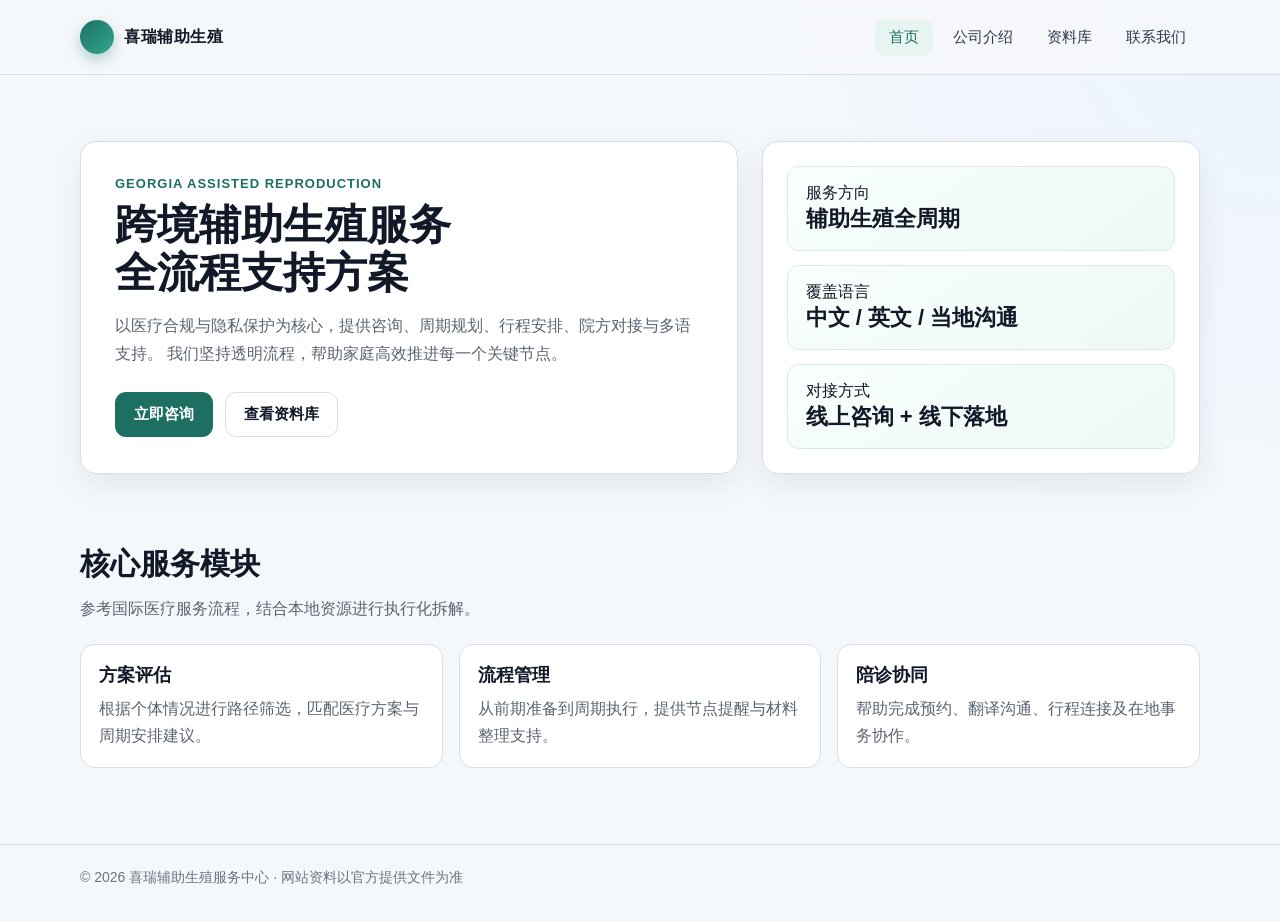
==== index.html @ 0d0cdbbd "feat: launch gljyhxbb site" ====
<!doctype html>
<html lang="zh-CN">
  <head>
    <meta charset="UTF-8" />
    <meta name="viewport" content="width=device-width, initial-scale=1.0" />
    <meta name="description" content="格鲁吉亚喜瑞辅助生殖服务，提供跨境医疗咨询、流程管理与配套资料服务。" />
    <title>喜瑞辅助生殖服务 | 首页</title>
    <link rel="stylesheet" href="assets/css/style.css" />
  </head>
  <body>
    <header class="topbar">
      <div class="wrap topbar-inner">
        <a class="brand" href="index.html"><span class="brand-dot"></span>喜瑞辅助生殖</a>
        <nav class="nav">
          <a class="active" href="index.html">首页</a>
          <a href="about.html">公司介绍</a>
          <a href="resources.html">资料库</a>
          <a href="contact.html">联系我们</a>
        </nav>
      </div>
    </header>

    <main>
      <section class="hero">
        <div class="wrap hero-grid">
          <div class="panel hero-main">
            <div class="eyebrow">GEORGIA ASSISTED REPRODUCTION</div>
            <h1>跨境辅助生殖服务<br />全流程支持方案</h1>
            <p class="lead">
              以医疗合规与隐私保护为核心，提供咨询、周期规划、行程安排、院方对接与多语支持。
              我们坚持透明流程，帮助家庭高效推进每一个关键节点。
            </p>
            <div class="cta-row">
              <a class="btn btn-primary" href="contact.html">立即咨询</a>
              <a class="btn btn-secondary" href="resources.html">查看资料库</a>
            </div>
          </div>
          <div class="panel hero-side">
            <div class="metric">
              <span>服务方向</span>
              <b>辅助生殖全周期</b>
            </div>
            <div class="metric">
              <span>覆盖语言</span>
              <b>中文 / 英文 / 当地沟通</b>
            </div>
            <div class="metric">
              <span>对接方式</span>
              <b>线上咨询 + 线下落地</b>
            </div>
          </div>
        </div>
      </section>

      <section class="section">
        <div class="wrap">
          <h2>核心服务模块</h2>
          <p class="desc">参考国际医疗服务流程，结合本地资源进行执行化拆解。</p>
          <div class="cards">
            <article class="card">
              <h3>方案评估</h3>
              <p>根据个体情况进行路径筛选，匹配医疗方案与周期安排建议。</p>
            </article>
            <article class="card">
              <h3>流程管理</h3>
              <p>从前期准备到周期执行，提供节点提醒与材料整理支持。</p>
            </article>
            <article class="card">
              <h3>陪诊协同</h3>
              <p>帮助完成预约、翻译沟通、行程连接及在地事务协作。</p>
            </article>
          </div>
        </div>
      </section>
    </main>

    <footer>
      <div class="wrap">
        © 2026 喜瑞辅助生殖服务中心 · 网站资料以官方提供文件为准
      </div>
    </footer>
  </body>
</html>
---- assets/css/style.css ----
:root {
  --bg: #f5f8fb;
  --surface: #ffffff;
  --text: #111827;
  --muted: #5b6472;
  --brand: #1d6f62;
  --brand-soft: #e7f4f1;
  --accent: #c59a3d;
  --line: #d7dee8;
  --radius: 16px;
  --shadow: 0 12px 30px rgba(20, 40, 70, 0.08);
}

* {
  box-sizing: border-box;
}

body {
  margin: 0;
  font-family: "Noto Sans SC", "PingFang SC", "Microsoft YaHei", sans-serif;
  color: var(--text);
  background:
    radial-gradient(circle at top right, #edf4ff 0, #f5f8fb 35%),
    var(--bg);
}

a {
  color: inherit;
  text-decoration: none;
}

.wrap {
  width: min(1120px, calc(100% - 32px));
  margin: 0 auto;
}

.topbar {
  position: sticky;
  top: 0;
  z-index: 20;
  backdrop-filter: blur(10px);
  background: rgba(245, 248, 251, 0.88);
  border-bottom: 1px solid rgba(215, 222, 232, 0.9);
}

.topbar-inner {
  height: 74px;
  display: flex;
  align-items: center;
  justify-content: space-between;
}

.brand {
  display: inline-flex;
  align-items: center;
  gap: 10px;
  font-weight: 700;
  letter-spacing: 0.5px;
}

.brand-dot {
  width: 34px;
  height: 34px;
  border-radius: 50%;
  background: linear-gradient(135deg, var(--brand), #34a88f);
  display: inline-block;
  box-shadow: 0 6px 14px rgba(29, 111, 98, 0.3);
}

.nav {
  display: flex;
  gap: 6px;
  flex-wrap: wrap;
}

.nav a {
  padding: 9px 14px;
  border-radius: 10px;
  color: #2f3a4a;
  font-size: 15px;
  transition: 0.2s;
}

.nav a.active,
.nav a:hover {
  background: var(--brand-soft);
  color: var(--brand);
}

.hero {
  padding: 66px 0 48px;
}

.hero-grid {
  display: grid;
  grid-template-columns: 1.2fr 0.8fr;
  gap: 24px;
}

.panel {
  background: var(--surface);
  border: 1px solid var(--line);
  border-radius: var(--radius);
  box-shadow: var(--shadow);
}

.hero-main {
  padding: 34px;
}

.eyebrow {
  font-size: 13px;
  font-weight: 700;
  color: var(--brand);
  letter-spacing: 1px;
}

h1 {
  margin: 10px 0 14px;
  font-size: clamp(28px, 5vw, 42px);
  line-height: 1.15;
}

.lead {
  margin: 0;
  font-size: 16px;
  color: var(--muted);
  line-height: 1.75;
}

.cta-row {
  margin-top: 24px;
  display: flex;
  flex-wrap: wrap;
  gap: 12px;
}

.btn {
  display: inline-flex;
  align-items: center;
  justify-content: center;
  padding: 12px 18px;
  border-radius: 11px;
  border: 1px solid transparent;
  font-weight: 700;
  font-size: 15px;
  transition: 0.2s;
}

.btn-primary {
  background: var(--brand);
  color: #fff;
}

.btn-primary:hover {
  background: #145648;
}

.btn-secondary {
  border-color: var(--line);
  background: #fff;
}

.btn-secondary:hover {
  border-color: var(--brand);
  color: var(--brand);
}

.hero-side {
  padding: 24px;
  display: flex;
  flex-direction: column;
  justify-content: space-between;
  gap: 14px;
}

.metric {
  padding: 16px 18px;
  border-radius: 12px;
  background: linear-gradient(145deg, #f8fffd, #eff8f6);
  border: 1px solid #d9ece7;
}

.metric b {
  display: block;
  font-size: 22px;
}

.section {
  padding: 22px 0 52px;
}

.section h2 {
  margin: 0 0 14px;
  font-size: clamp(22px, 3vw, 30px);
}

.section p.desc {
  margin: 0 0 24px;
  color: var(--muted);
}

.cards {
  display: grid;
  grid-template-columns: repeat(3, minmax(0, 1fr));
  gap: 16px;
}

.card {
  background: var(--surface);
  border: 1px solid var(--line);
  border-radius: 14px;
  padding: 18px;
}

.card h3 {
  margin: 0 0 8px;
  font-size: 18px;
}

.card p {
  margin: 0;
  color: var(--muted);
  line-height: 1.7;
}

.doc-list,
.qr-grid {
  display: grid;
  grid-template-columns: repeat(2, minmax(0, 1fr));
  gap: 18px;
}

.doc-card {
  background: var(--surface);
  border: 1px solid var(--line);
  border-radius: 14px;
  padding: 20px;
}

.doc-card h3 {
  margin: 0 0 10px;
}

.doc-card .meta {
  color: var(--muted);
  margin-bottom: 16px;
}

.qr-card {
  background: var(--surface);
  border: 1px solid var(--line);
  border-radius: 14px;
  padding: 14px;
}

.qr-card img {
  width: 100%;
  border-radius: 10px;
  display: block;
}

.qr-card h3 {
  margin: 10px 2px 4px;
}

.qr-card p {
  margin: 0 2px 2px;
  color: var(--muted);
  font-size: 14px;
}

.contact-panel {
  background: linear-gradient(145deg, #fff, #f8fbff);
  border: 1px solid var(--line);
  border-radius: 16px;
  padding: 18px;
  margin-bottom: 16px;
}

.pdf-box {
  margin-top: 16px;
  border: 1px solid var(--line);
  border-radius: 14px;
  overflow: hidden;
  background: #fff;
}

.pdf-box iframe {
  width: 100%;
  height: 600px;
  border: 0;
}

footer {
  margin-top: 24px;
  padding: 24px 0 34px;
  border-top: 1px solid var(--line);
  color: #6a7380;
  font-size: 14px;
}

.banner {
  margin-top: 18px;
  border-radius: 14px;
  background: linear-gradient(135deg, #0e4f43 0%, #257d6c 70%, #46a88f 100%);
  color: #fff;
  padding: 36px 24px;
}

.banner h1 {
  margin: 0 0 10px;
}

.notice {
  margin-top: 8px;
  font-size: 13px;
  color: var(--muted);
}

@media (max-width: 940px) {
  .hero-grid,
  .cards,
  .doc-list,
  .qr-grid {
    grid-template-columns: 1fr;
  }

  .topbar-inner {
    height: auto;
    padding: 10px 0;
    gap: 10px;
    flex-direction: column;
    align-items: flex-start;
  }

  .nav a {
    padding: 8px 10px;
    font-size: 14px;
  }

  .hero {
    padding-top: 34px;
  }

  .hero-main,
  .hero-side {
    padding: 20px;
  }

  .pdf-box iframe {
    height: 420px;
  }
}
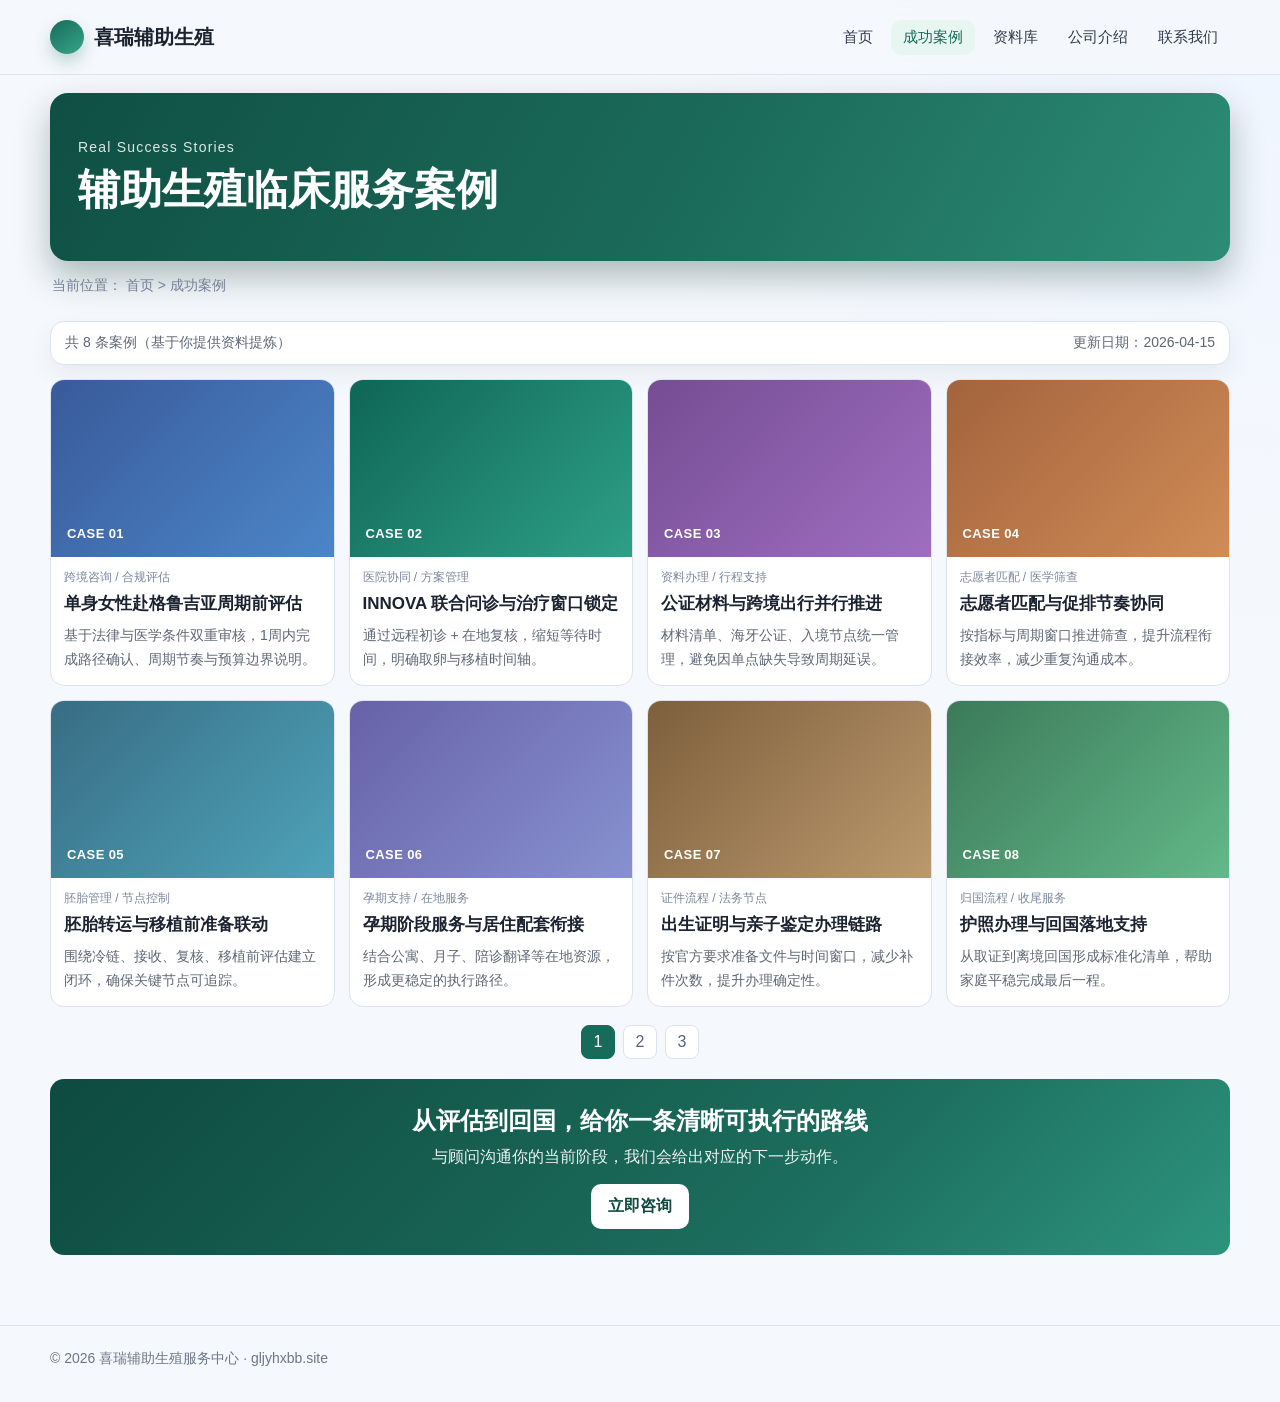
==== commit 9f7a7ab6: "feat: rebuild site in case-page style and remove full-pdf embedding" ====
--- a/index.html
+++ b/index.html
@@ -1,83 +1,10 @@
-<!doctype html>
+﻿<!doctype html>
 <html lang="zh-CN">
   <head>
     <meta charset="UTF-8" />
+    <meta http-equiv="refresh" content="0; url=case.html" />
     <meta name="viewport" content="width=device-width, initial-scale=1.0" />
-    <meta name="description" content="格鲁吉亚喜瑞辅助生殖服务，提供跨境医疗咨询、流程管理与配套资料服务。" />
-    <title>喜瑞辅助生殖服务 | 首页</title>
-    <link rel="stylesheet" href="assets/css/style.css" />
+    <title>喜瑞辅助生殖</title>
   </head>
-  <body>
-    <header class="topbar">
-      <div class="wrap topbar-inner">
-        <a class="brand" href="index.html"><span class="brand-dot"></span>喜瑞辅助生殖</a>
-        <nav class="nav">
-          <a class="active" href="index.html">首页</a>
-          <a href="about.html">公司介绍</a>
-          <a href="resources.html">资料库</a>
-          <a href="contact.html">联系我们</a>
-        </nav>
-      </div>
-    </header>
-
-    <main>
-      <section class="hero">
-        <div class="wrap hero-grid">
-          <div class="panel hero-main">
-            <div class="eyebrow">GEORGIA ASSISTED REPRODUCTION</div>
-            <h1>跨境辅助生殖服务<br />全流程支持方案</h1>
-            <p class="lead">
-              以医疗合规与隐私保护为核心，提供咨询、周期规划、行程安排、院方对接与多语支持。
-              我们坚持透明流程，帮助家庭高效推进每一个关键节点。
-            </p>
-            <div class="cta-row">
-              <a class="btn btn-primary" href="contact.html">立即咨询</a>
-              <a class="btn btn-secondary" href="resources.html">查看资料库</a>
-            </div>
-          </div>
-          <div class="panel hero-side">
-            <div class="metric">
-              <span>服务方向</span>
-              <b>辅助生殖全周期</b>
-            </div>
-            <div class="metric">
-              <span>覆盖语言</span>
-              <b>中文 / 英文 / 当地沟通</b>
-            </div>
-            <div class="metric">
-              <span>对接方式</span>
-              <b>线上咨询 + 线下落地</b>
-            </div>
-          </div>
-        </div>
-      </section>
-
-      <section class="section">
-        <div class="wrap">
-          <h2>核心服务模块</h2>
-          <p class="desc">参考国际医疗服务流程，结合本地资源进行执行化拆解。</p>
-          <div class="cards">
-            <article class="card">
-              <h3>方案评估</h3>
-              <p>根据个体情况进行路径筛选，匹配医疗方案与周期安排建议。</p>
-            </article>
-            <article class="card">
-              <h3>流程管理</h3>
-              <p>从前期准备到周期执行，提供节点提醒与材料整理支持。</p>
-            </article>
-            <article class="card">
-              <h3>陪诊协同</h3>
-              <p>帮助完成预约、翻译沟通、行程连接及在地事务协作。</p>
-            </article>
-          </div>
-        </div>
-      </section>
-    </main>
-
-    <footer>
-      <div class="wrap">
-        © 2026 喜瑞辅助生殖服务中心 · 网站资料以官方提供文件为准
-      </div>
-    </footer>
-  </body>
+  <body></body>
 </html>
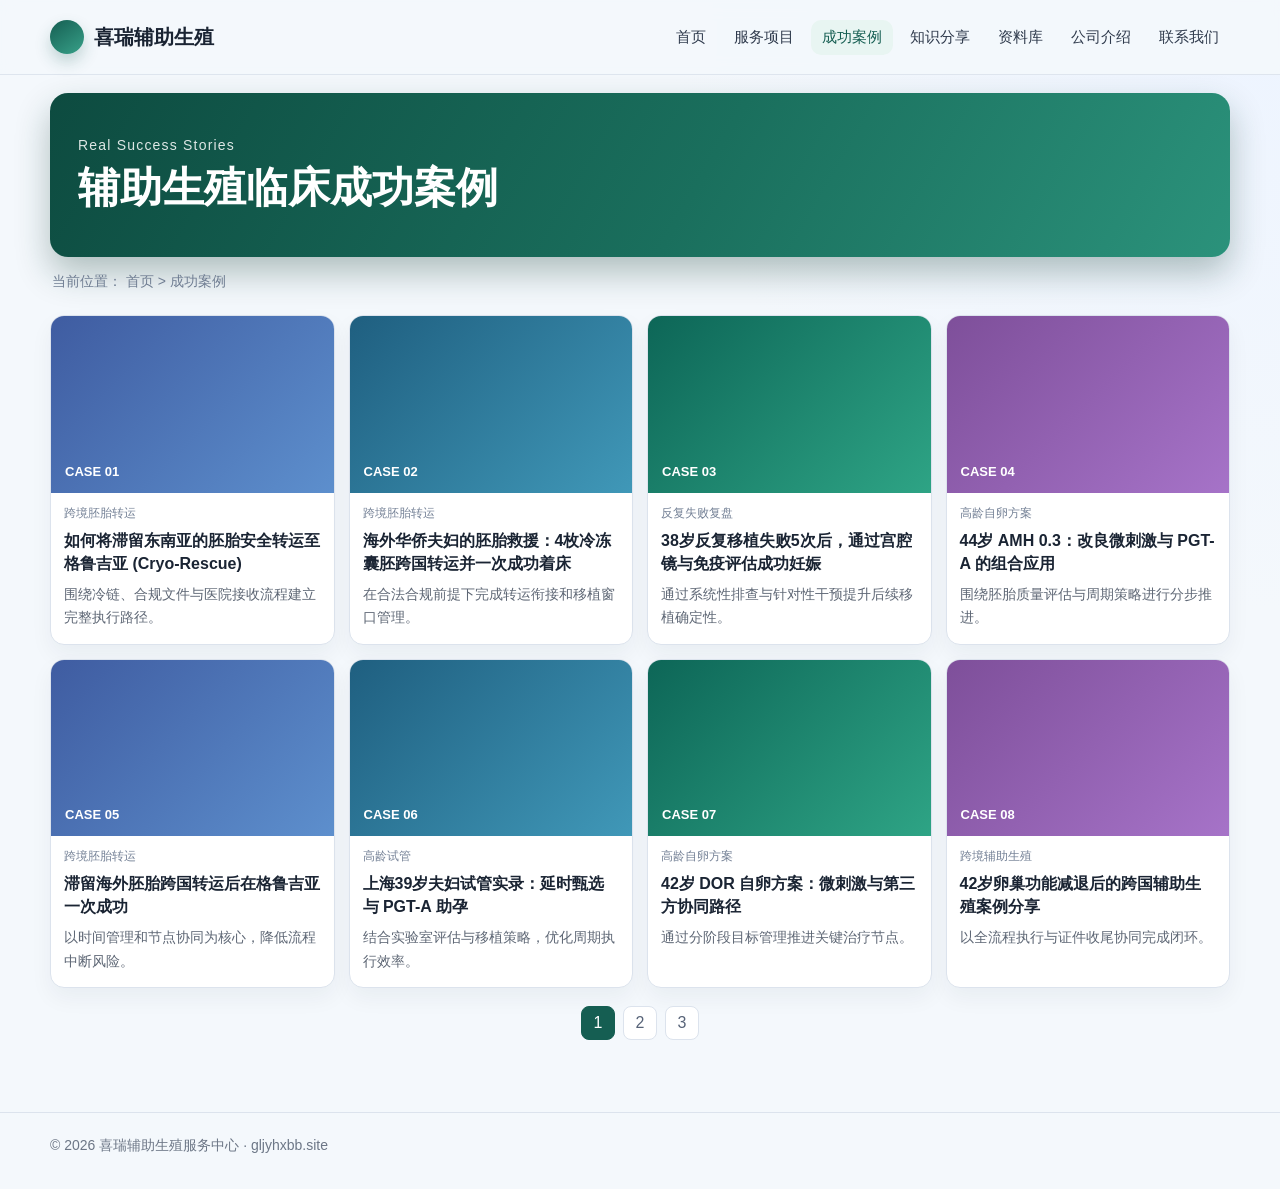
==== commit cba4cd0f: "feat: rebuild full site sections and remove external brand/contact traces" ====
--- a/index.html
+++ b/index.html
@@ -1,4 +1,4 @@
-﻿<!doctype html>
+<!doctype html>
 <html lang="zh-CN">
   <head>
     <meta charset="UTF-8" />
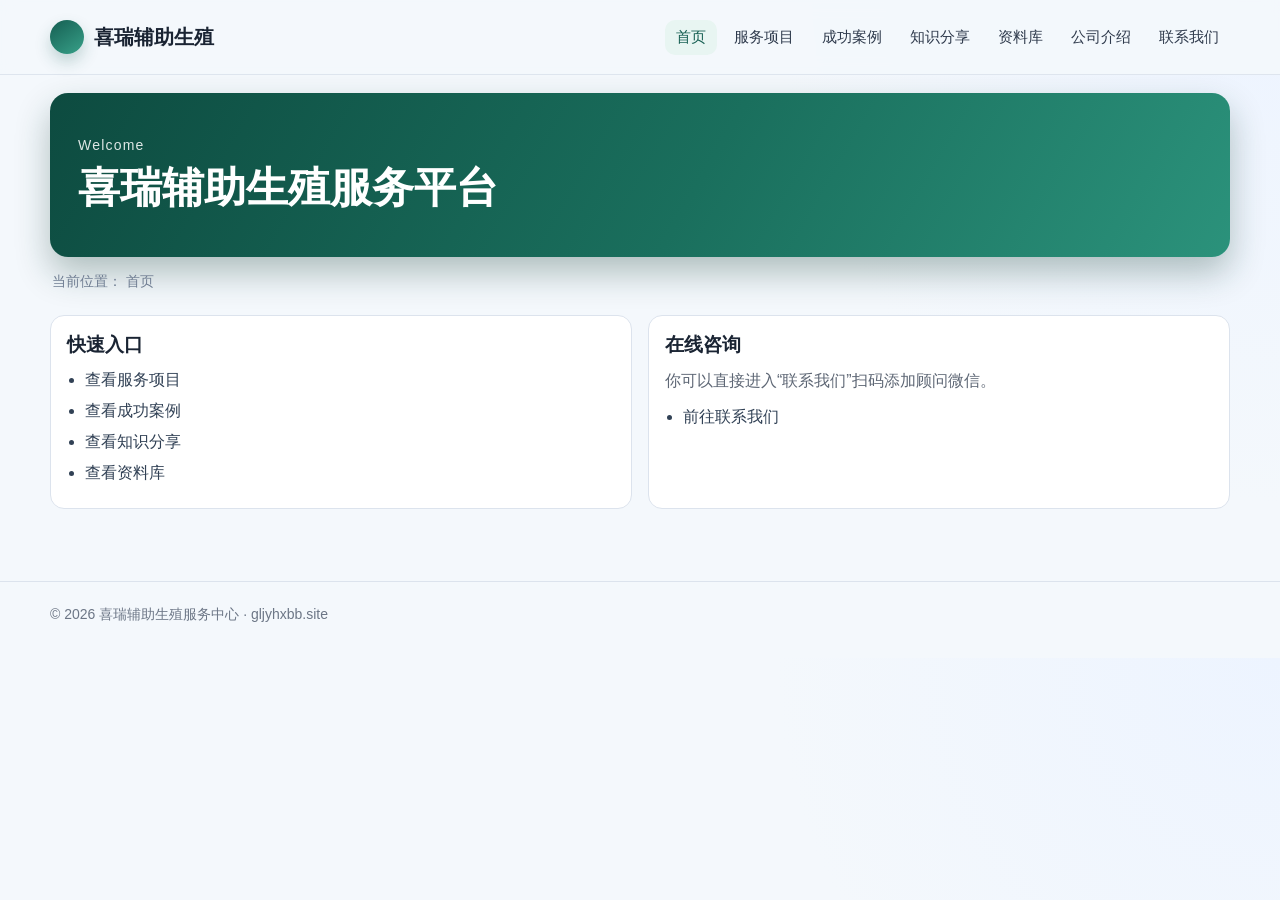
==== commit 9eb27422: "fix: make case cards clickable and replace redirect index with real home page" ====
--- a/index.html
+++ b/index.html
@@ -2,9 +2,60 @@
 <html lang="zh-CN">
   <head>
     <meta charset="UTF-8" />
-    <meta http-equiv="refresh" content="0; url=case.html" />
     <meta name="viewport" content="width=device-width, initial-scale=1.0" />
-    <title>喜瑞辅助生殖</title>
+    <meta name="description" content="喜瑞辅助生殖官方网站首页。" />
+    <title>首页 | 喜瑞辅助生殖</title>
+    <link rel="stylesheet" href="assets/css/style.css" />
   </head>
-  <body></body>
+  <body>
+    <header class="header">
+      <div class="wrap header-inner">
+        <a class="logo" href="index.html"><span class="logo-dot"></span>喜瑞辅助生殖</a>
+        <nav class="nav">
+          <a class="active" href="index.html">首页</a>
+          <a href="project.html">服务项目</a>
+          <a href="case.html">成功案例</a>
+          <a href="knowledge.html">知识分享</a>
+          <a href="resources.html">资料库</a>
+          <a href="about.html">公司介绍</a>
+          <a href="contact.html">联系我们</a>
+        </nav>
+      </div>
+    </header>
+
+    <main class="wrap">
+      <section class="banner">
+        <div class="inner">
+          <div class="en">Welcome</div>
+          <h1>喜瑞辅助生殖服务平台</h1>
+        </div>
+      </section>
+
+      <div class="breadcrumb">当前位置： 首页</div>
+
+      <section class="section grid2">
+        <article class="block">
+          <h3>快速入口</h3>
+          <ul class="list">
+            <li><a href="project.html">查看服务项目</a></li>
+            <li><a href="case.html">查看成功案例</a></li>
+            <li><a href="knowledge.html">查看知识分享</a></li>
+            <li><a href="resources.html">查看资料库</a></li>
+          </ul>
+        </article>
+
+        <article class="block">
+          <h3>在线咨询</h3>
+          <p>你可以直接进入“联系我们”扫码添加顾问微信。</p>
+          <ul class="list">
+            <li><a href="contact.html">前往联系我们</a></li>
+          </ul>
+        </article>
+      </section>
+    </main>
+
+    <footer>
+      <div class="wrap">© 2026 喜瑞辅助生殖服务中心 · gljyhxbb.site</div>
+    </footer>
+  </body>
 </html>
--- a/assets/css/style.css
+++ b/assets/css/style.css
@@ -0,0 +1,62 @@
+
+:root {
+  --brand:#155e52;
+  --brand2:#2a8d76;
+  --text:#1a2433;
+  --muted:#5e6775;
+  --line:#dce3ed;
+  --bg:#f4f8fc;
+  --card:#ffffff;
+}
+*{box-sizing:border-box}
+body{margin:0;font-family:"Noto Sans SC","PingFang SC","Microsoft YaHei",sans-serif;color:var(--text);background:radial-gradient(circle at top right,#edf4ff,#f4f8fc 35%),var(--bg)}
+a{text-decoration:none;color:inherit}
+.wrap{width:min(1180px,calc(100% - 30px));margin:0 auto}
+.header{position:sticky;top:0;z-index:30;background:rgba(244,248,252,.92);backdrop-filter:blur(8px);border-bottom:1px solid rgba(220,227,237,.92)}
+.header-inner{min-height:74px;display:flex;align-items:center;justify-content:space-between;gap:12px}
+.logo{display:inline-flex;align-items:center;gap:10px;font-size:20px;font-weight:800}
+.logo-dot{width:34px;height:34px;border-radius:50%;background:linear-gradient(145deg,var(--brand),#38a189);box-shadow:0 8px 16px rgba(21,94,82,.24)}
+.nav{display:flex;gap:6px;flex-wrap:wrap}
+.nav a{padding:8px 11px;border-radius:10px;font-size:15px;color:#2f3b4d;transition:.2s}
+.nav a.active,.nav a:hover{background:#e8f5f2;color:var(--brand)}
+.banner{margin-top:18px;border-radius:18px;overflow:hidden;background:linear-gradient(120deg,#0d4b40,#1a6f5d 55%,#2b927b);color:#fff;box-shadow:0 16px 34px rgba(15,58,50,.30)}
+.banner .inner{padding:44px 28px}
+.banner .en{font-size:14px;opacity:.86;letter-spacing:1.2px}
+.banner h1{margin:10px 0 0;font-size:clamp(26px,4vw,42px);line-height:1.2}
+.breadcrumb{margin:16px 2px 0;color:#6f7d92;font-size:14px}
+.section{padding:24px 0 48px}
+.grid{display:grid;grid-template-columns:repeat(4,minmax(0,1fr));gap:14px}
+.card{border:1px solid var(--line);background:var(--card);border-radius:14px;overflow:hidden;box-shadow:0 10px 22px rgba(21,39,67,.05)}
+.card:hover{transform:translateY(-2px);box-shadow:0 14px 24px rgba(22,44,79,.11)}
+.thumb{position:relative;aspect-ratio:16/10;overflow:hidden;background:#cfd9e8}
+.thumb img{width:100%;height:100%;object-fit:cover;display:block}
+.thumb span{position:absolute;left:10px;bottom:10px;background:rgba(10,25,45,.65);color:#fff;font-weight:700;font-size:12px;padding:4px 8px;border-radius:999px;letter-spacing:.3px}
+.t1{background:linear-gradient(135deg,#3f5ca1,#5d8fcd)}
+.t2{background:linear-gradient(135deg,#1f5f80,#4098b8)}
+.t3{background:linear-gradient(135deg,#0d6657,#2ea485)}
+.t4{background:linear-gradient(135deg,#7e4f9a,#a673c8)}
+.card .body{padding:12px 13px 14px}
+.meta{color:#748196;font-size:12px;margin-bottom:7px}
+.card h3{margin:0 0 8px;font-size:16px;line-height:1.45}
+.card h3 a{color:inherit}
+.card h3 a:hover{color:var(--brand)}
+.card p{margin:0;color:var(--muted);font-size:14px;line-height:1.65}
+.pager{margin-top:18px;display:flex;justify-content:center;gap:8px}
+.pager span{min-width:34px;height:34px;border:1px solid var(--line);border-radius:8px;display:inline-flex;align-items:center;justify-content:center;background:#fff;color:#576378}
+.pager span.active{background:var(--brand);color:#fff;border-color:var(--brand)}
+.grid2{display:grid;grid-template-columns:repeat(2,minmax(0,1fr));gap:16px}
+.block{border:1px solid var(--line);border-radius:14px;background:#fff;padding:16px}
+.block h3{margin:0 0 9px;font-size:19px}
+.block p{margin:0;color:var(--muted);line-height:1.7}
+.list{margin:10px 0 0;padding-left:18px;color:#314155}
+.list li{margin:6px 0;line-height:1.55}
+.qr-list{display:grid;grid-template-columns:repeat(2,minmax(0,1fr));gap:16px}
+.qr{border:1px solid var(--line);border-radius:14px;background:#fff;padding:14px}
+.qr img{width:100%;border-radius:10px;display:block}
+.qr h3{margin:10px 2px 5px}
+.qr p{margin:0 2px 2px;color:var(--muted);font-size:14px}
+.tag{display:inline-block;padding:4px 10px;border-radius:999px;background:#eef5ff;border:1px solid #dce8ff;color:#2e4d7a;font-size:12px;margin-bottom:8px}
+.notice{margin-top:14px;padding:12px 14px;border:1px dashed #c8d7ea;border-radius:10px;color:#546279;background:#f9fcff;font-size:14px}
+footer{margin-top:24px;border-top:1px solid var(--line);padding:24px 0 34px;color:#6c7686;font-size:14px}
+@media (max-width:1100px){.grid{grid-template-columns:repeat(3,minmax(0,1fr))}}
+@media (max-width:860px){.header-inner{padding:10px 0;min-height:auto;flex-direction:column;align-items:flex-start}.grid,.grid2,.qr-list{grid-template-columns:1fr}.banner .inner{padding:30px 18px}}
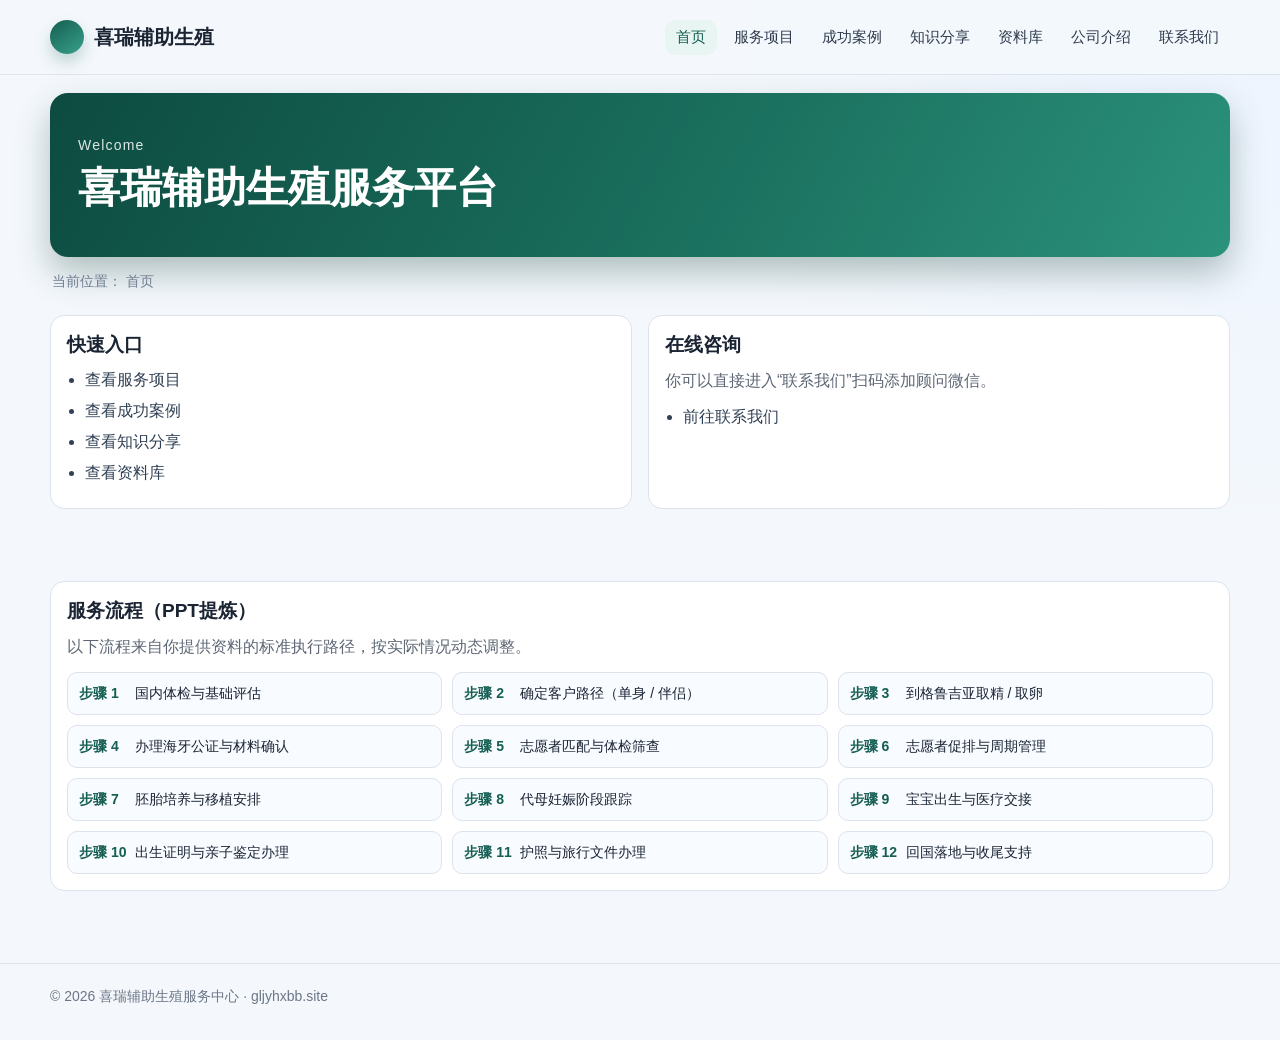
==== commit af46f5b5: "feat: add ppt service flow to home and rewrite about page with ppt content" ====
--- a/index.html
+++ b/index.html
@@ -52,6 +52,27 @@
           </ul>
         </article>
       </section>
+
+      <section class="section">
+        <article class="block">
+          <h3>服务流程（PPT提炼）</h3>
+          <p>以下流程来自你提供资料的标准执行路径，按实际情况动态调整。</p>
+          <div class="flow">
+            <div class="step"><b>步骤 1</b>国内体检与基础评估</div>
+            <div class="step"><b>步骤 2</b>确定客户路径（单身 / 伴侣）</div>
+            <div class="step"><b>步骤 3</b>到格鲁吉亚取精 / 取卵</div>
+            <div class="step"><b>步骤 4</b>办理海牙公证与材料确认</div>
+            <div class="step"><b>步骤 5</b>志愿者匹配与体检筛查</div>
+            <div class="step"><b>步骤 6</b>志愿者促排与周期管理</div>
+            <div class="step"><b>步骤 7</b>胚胎培养与移植安排</div>
+            <div class="step"><b>步骤 8</b>代母妊娠阶段跟踪</div>
+            <div class="step"><b>步骤 9</b>宝宝出生与医疗交接</div>
+            <div class="step"><b>步骤 10</b>出生证明与亲子鉴定办理</div>
+            <div class="step"><b>步骤 11</b>护照与旅行文件办理</div>
+            <div class="step"><b>步骤 12</b>回国落地与收尾支持</div>
+          </div>
+        </article>
+      </section>
     </main>
 
     <footer>
--- a/assets/css/style.css
+++ b/assets/css/style.css
@@ -50,6 +50,9 @@
 .block p{margin:0;color:var(--muted);line-height:1.7}
 .list{margin:10px 0 0;padding-left:18px;color:#314155}
 .list li{margin:6px 0;line-height:1.55}
+.flow{display:grid;grid-template-columns:repeat(3,minmax(0,1fr));gap:10px;margin-top:12px}
+.flow .step{border:1px solid var(--line);border-radius:10px;padding:10px 11px;background:#f8fbff;font-size:14px;line-height:1.5}
+.flow .step b{display:inline-block;min-width:56px;color:var(--brand)}
 .qr-list{display:grid;grid-template-columns:repeat(2,minmax(0,1fr));gap:16px}
 .qr{border:1px solid var(--line);border-radius:14px;background:#fff;padding:14px}
 .qr img{width:100%;border-radius:10px;display:block}
@@ -59,4 +62,4 @@
 .notice{margin-top:14px;padding:12px 14px;border:1px dashed #c8d7ea;border-radius:10px;color:#546279;background:#f9fcff;font-size:14px}
 footer{margin-top:24px;border-top:1px solid var(--line);padding:24px 0 34px;color:#6c7686;font-size:14px}
 @media (max-width:1100px){.grid{grid-template-columns:repeat(3,minmax(0,1fr))}}
-@media (max-width:860px){.header-inner{padding:10px 0;min-height:auto;flex-direction:column;align-items:flex-start}.grid,.grid2,.qr-list{grid-template-columns:1fr}.banner .inner{padding:30px 18px}}
+@media (max-width:860px){.header-inner{padding:10px 0;min-height:auto;flex-direction:column;align-items:flex-start}.grid,.grid2,.qr-list,.flow{grid-template-columns:1fr}.banner .inner{padding:30px 18px}}
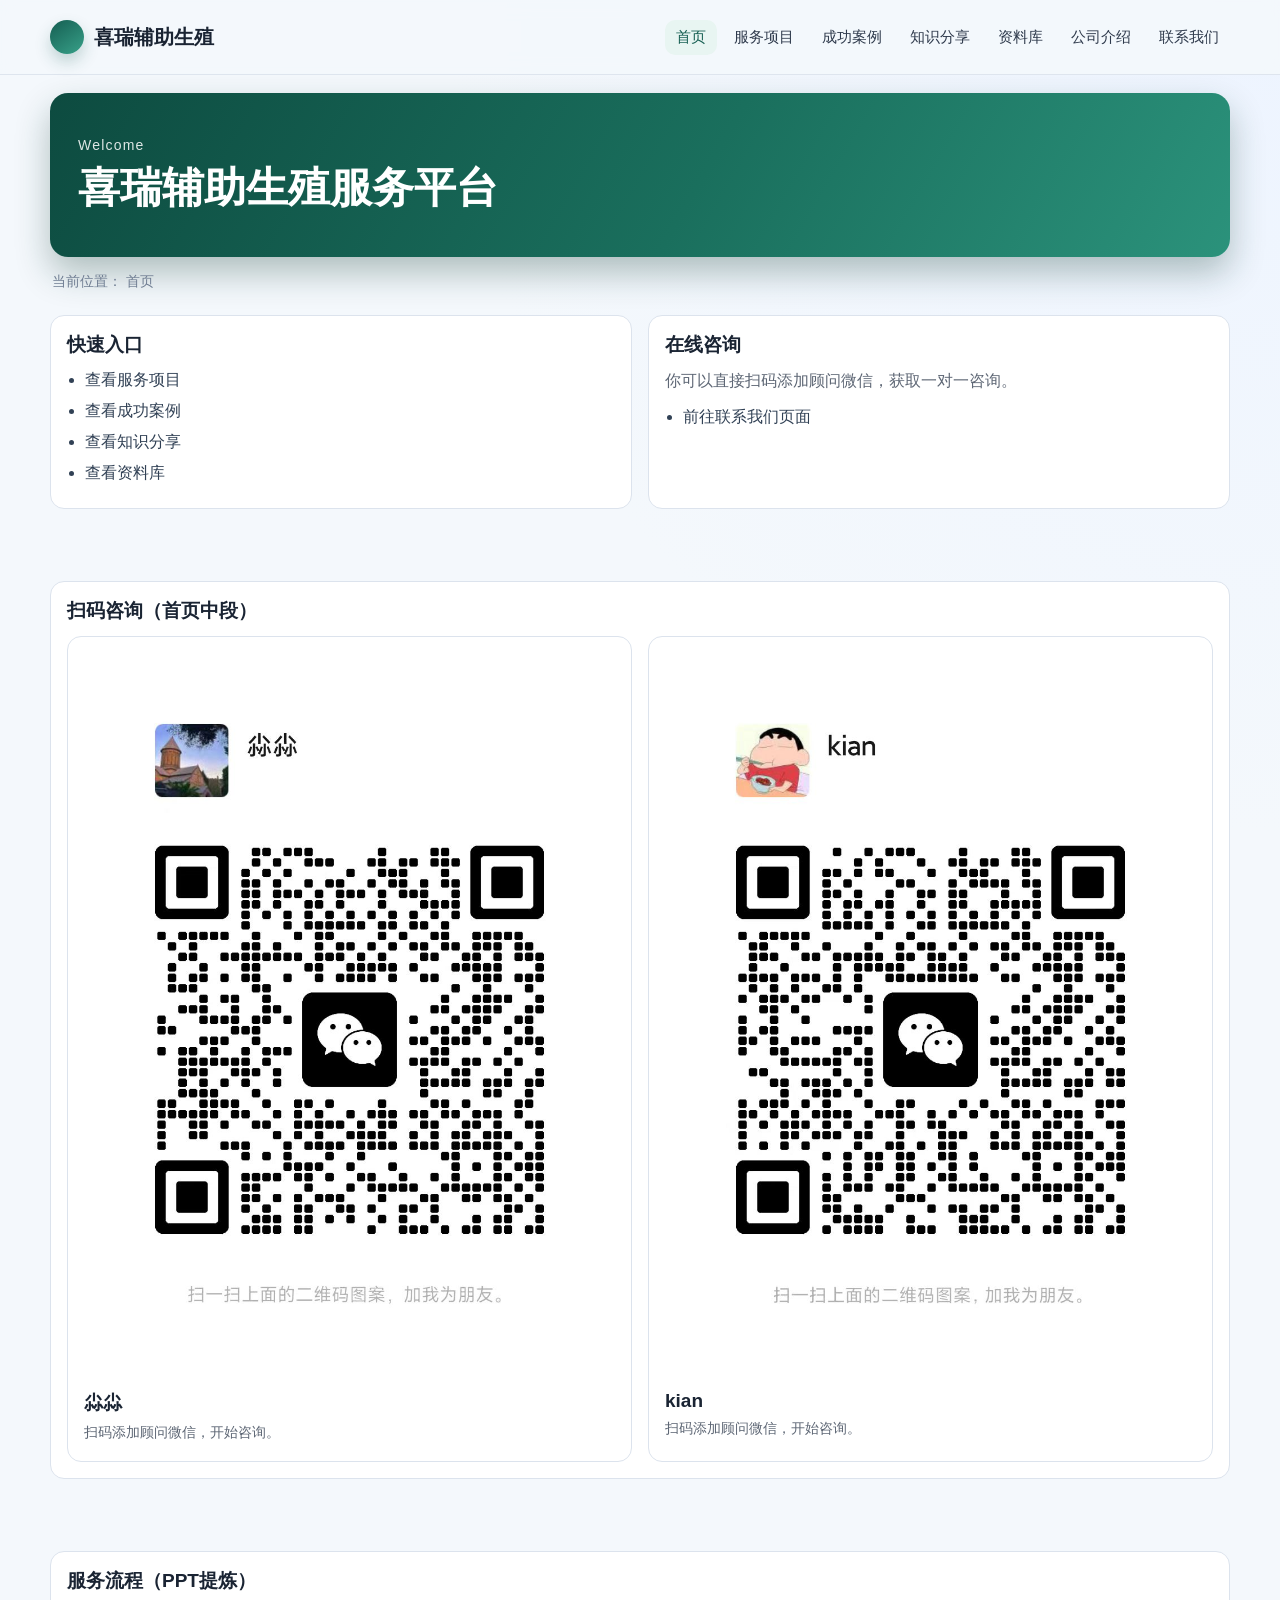
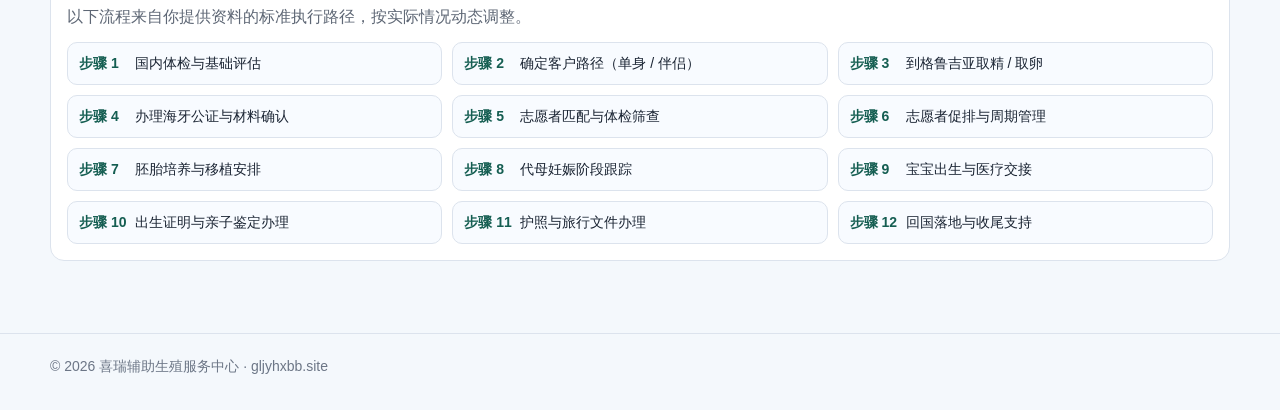
==== commit 0f6b54d6: "feat: add two qr codes to homepage middle section" ====
--- a/index.html
+++ b/index.html
@@ -1,4 +1,4 @@
-<!doctype html>
+﻿<!doctype html>
 <html lang="zh-CN">
   <head>
     <meta charset="UTF-8" />
@@ -46,10 +46,28 @@
 
         <article class="block">
           <h3>在线咨询</h3>
-          <p>你可以直接进入“联系我们”扫码添加顾问微信。</p>
+          <p>你可以直接扫码添加顾问微信，获取一对一咨询。</p>
           <ul class="list">
-            <li><a href="contact.html">前往联系我们</a></li>
+            <li><a href="contact.html">前往联系我们页面</a></li>
           </ul>
+        </article>
+      </section>
+
+      <section class="section">
+        <article class="block">
+          <h3>扫码咨询（首页中段）</h3>
+          <div class="qr-list" style="margin-top: 12px;">
+            <article class="qr">
+              <img src="assets/img/contact-xiaoxiao.jpg" alt="尛尛 微信二维码" />
+              <h3>尛尛</h3>
+              <p>扫码添加顾问微信，开始咨询。</p>
+            </article>
+            <article class="qr">
+              <img src="assets/img/contact-kian.jpg" alt="kian 微信二维码" />
+              <h3>kian</h3>
+              <p>扫码添加顾问微信，开始咨询。</p>
+            </article>
+          </div>
         </article>
       </section>
 
--- a/assets/css/style.css
+++ b/assets/css/style.css
@@ -44,6 +44,10 @@
 .pager{margin-top:18px;display:flex;justify-content:center;gap:8px}
 .pager span{min-width:34px;height:34px;border:1px solid var(--line);border-radius:8px;display:inline-flex;align-items:center;justify-content:center;background:#fff;color:#576378}
 .pager span.active{background:var(--brand);color:#fff;border-color:var(--brand)}
+.pager a{min-width:34px;height:34px;border:1px solid var(--line);border-radius:8px;display:inline-flex;align-items:center;justify-content:center;background:#fff;color:#576378;font-weight:700}
+.pager a:hover{border-color:var(--brand);color:var(--brand)}
+.pager a.active{background:var(--brand);color:#fff;border-color:var(--brand)}
+.link-card{cursor:pointer}
 .grid2{display:grid;grid-template-columns:repeat(2,minmax(0,1fr));gap:16px}
 .block{border:1px solid var(--line);border-radius:14px;background:#fff;padding:16px}
 .block h3{margin:0 0 9px;font-size:19px}
